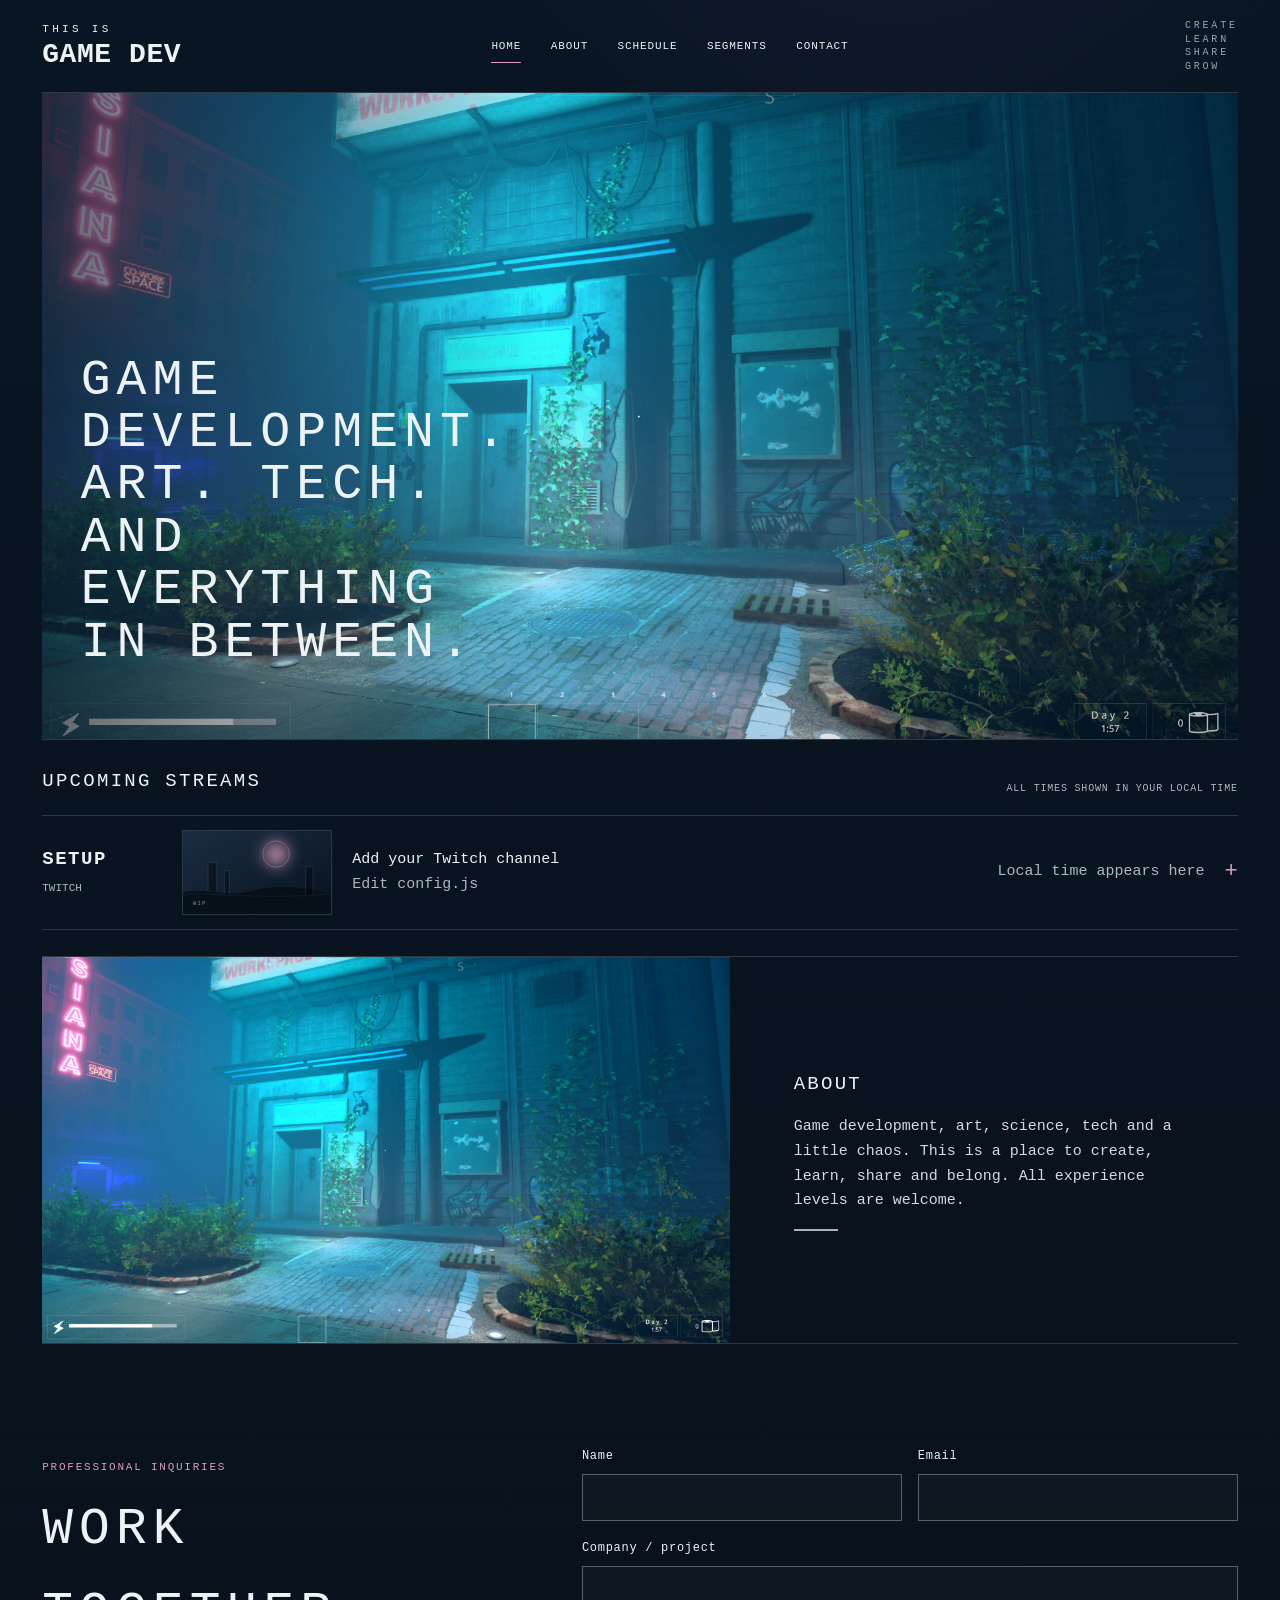
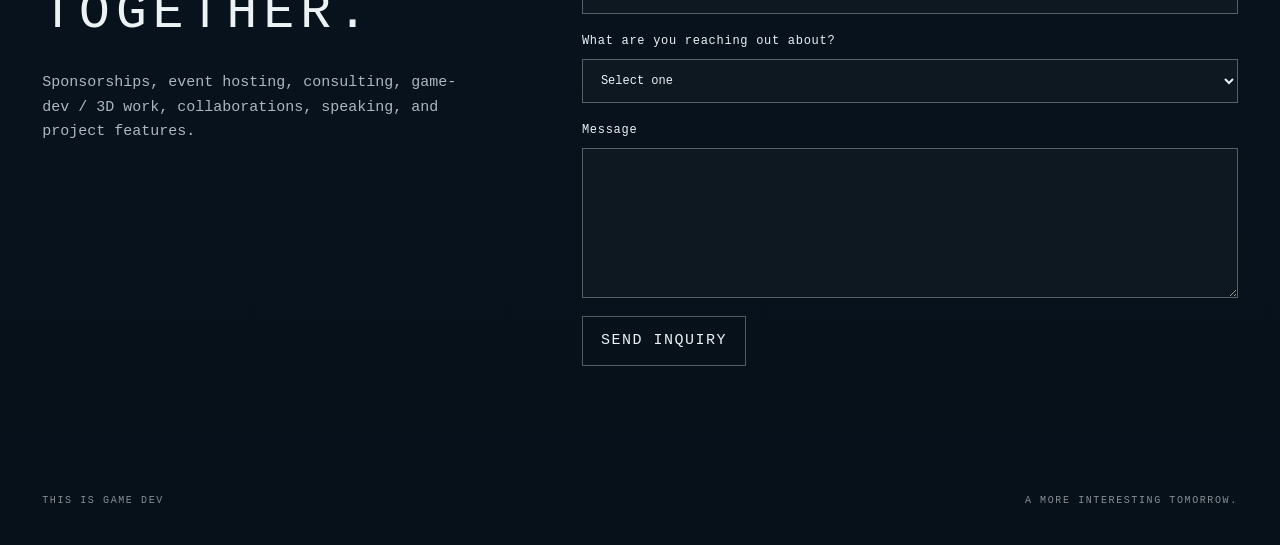
==== test/index.html @ d64b9729 "test site on" ====
<!doctype html>
<html lang="en">
<head>
  <meta charset="utf-8">
  <meta name="viewport" content="width=device-width, initial-scale=1">
  <meta name="description" content="This Is Game Dev — game development, art, tech, community, and live streams.">
  <title>This Is Game Dev</title>
  <link rel="stylesheet" href="styles.css">
</head>
<body>
  <a class="skip-link" href="#main">Skip to content</a>

  <header class="site-header">
    <a class="brand" href="/" aria-label="This Is Game Dev home">
      <span class="brand-kicker">THIS IS</span>
      <span class="brand-main">GAME DEV</span>
    </a>

    <button class="nav-toggle" aria-expanded="false" aria-controls="site-nav">
      <span class="sr-only">Open menu</span>
      <span></span><span></span>
    </button>

    <nav id="site-nav" class="site-nav" aria-label="Primary">
      <a class="active" href="#top">Home</a>
      <a href="#about">About</a>
      <a href="#schedule">Schedule</a>
      <!-- <a href="#featured">Get Featured</a> -->
      <a href="segments.html">Segments</a>
      <a href="#contact">Contact</a>
    </nav>

    <div class="mantra" aria-hidden="true">
      CREATE<br>LEARN<br>SHARE<br>GROW
    </div>
  </header>

  <main id="main">
    <section id="top" class="hero" aria-labelledby="hero-title">
      <img class="hero-art" src="bg.jpg" alt="" aria-hidden="true">
      <div class="hero-copy">
        <h1 id="hero-title">GAME DEVELOPMENT.<br>ART. TECH.<br>AND EVERYTHING<br>IN BETWEEN.</h1>
      </div>
      <!-- <p class="hero-side">BETTER ART.<br>BRIGHTER<br>WORLDS.</p> -->
    </section>

    <section id="live" class="section live-section" aria-labelledby="live-heading" hidden>
      <div class="section-heading">
        <h2 id="live-heading"><span class="status-dot" aria-hidden="true"></span> LIVE ON TWITCH</h2>
        <p>Development / art / community / cowork</p>
      </div>

      <div class="live-grid">
        <div class="player-shell" id="twitch-player" aria-live="polite"></div>
        <aside class="live-aside">
          <p>DEV<br>ART<br>TECH<br>COMMUNITY<br>ATMOSPHERE</p>
          <span class="short-rule"></span>
          <p>CREATE<br>STRANGE<br>BEAUTIFUL<br>THINGS<br>TOGETHER.</p>
        </aside>
      </div>
    </section>

    <section id="schedule" class="section schedule-section" aria-labelledby="schedule-heading">
      <div class="section-heading">
        <h2 id="schedule-heading">UPCOMING STREAMS</h2>
        <p>All times shown in your local time</p>
      </div>

      <div id="schedule-list" class="schedule-list" aria-live="polite">
        <p class="loading">Loading Twitch schedule…</p>
      </div>
    </section>

    <section id="about" class="about-section" aria-labelledby="about-heading">
      <div class="about-art">
        <img src="bg.jpg" alt="">
      </div>
      <div class="about-copy">
        <h2 id="about-heading">ABOUT</h2>
        <p>
          Game development, art, science, tech and a little chaos.
          This is a place to create, learn, share and belong.
          All experience levels are welcome.
        </p>
        <span class="short-rule"></span>
      </div>
    </section>
<!-- 
    <section id="featured" class="featured-section" aria-labelledby="featured-heading">
      <div class="featured-copy">
        <h2 id="featured-heading">GET FEATURED</h2>
        <p>
          Have a game, tool, creative product, event, or interesting project?
          Pitch something worth putting in front of a curious creative audience.
        </p>
        <p class="categories">GAMES / TOOLS / INDIE PROJECTS / CREATIVE PRODUCTS / IDEAS / EVENTS</p>
      </div>
      <img class="featured-art" src="assets/featured.svg" alt="">
    </section> -->

    <section id="contact" class="contact-section" aria-labelledby="contact-heading">
      <div>
        <p class="eyebrow">PROFESSIONAL INQUIRIES</p>
        <h2 id="contact-heading">WORK TOGETHER.</h2>
        <p>
          Sponsorships, event hosting, consulting, game-dev / 3D work,
          collaborations, speaking, and project features.
        </p>
      </div>

      <form id="contact-form" class="contact-form" action="api/contact.php" method="post" novalidate>
        <div class="form-grid">
          <label>
            Name
            <input name="name" autocomplete="name" required maxlength="80">
          </label>
          <label>
            Email
            <input type="email" name="email" autocomplete="email" required maxlength="160">
          </label>
        </div>

        <label>
          Company / project
          <input name="company" autocomplete="organization" maxlength="120">
        </label>

        <label>
          What are you reaching out about?
          <select name="topic" required>
            <option value="">Select one</option>
            <option>Sponsorship / promotion</option>
            <option>Event hosting / speaking</option>
            <option>Game dev / 3D / creative work</option>
            <option>Other professional inquiry</option>
          </select>
        </label>

        <label>
          Message
          <textarea name="message" rows="6" required maxlength="4000"></textarea>
        </label>

        <label class="hp-field" aria-hidden="true">
          Website
          <input name="website" tabindex="-1" autocomplete="off">
        </label>

        <input type="hidden" name="started_at" id="started-at">

        <div class="form-actions">
          <button type="submit">SEND INQUIRY</button>
          <p id="form-status" role="status" aria-live="polite"></p>
        </div>
      </form>
    </section>
  </main>

  <footer class="site-footer">
    <span>THIS IS GAME DEV</span>
    <span>A MORE INTERESTING TOMORROW.</span>
  </footer>

  <script src="config.js"></script>
  <script src="app.js"></script>
</body>
</html>
---- test/styles.css ----
:root {
  --bg: #091522;
  --bg-deep: #06101a;
  --panel: #0d1c29;
  --text: #edf2f5;
  --muted: #aeb7c0;
  --line: rgba(225, 233, 240, .17);
  --line-strong: rgba(225, 233, 240, .34);
  --pink: #df9cbd;
  --purple: #b56ff2;
  --danger: #ff4b55;
  --max: 1460px;
  --pad: clamp(20px, 3.3vw, 56px);
  color-scheme: dark;
}

* { box-sizing: border-box; }

html {
  scroll-behavior: smooth;
  background: var(--bg-deep);
}

body {
  margin: 0;
  color: var(--text);
  background:
    radial-gradient(circle at 70% -10%, rgba(174, 111, 242, .08), transparent 28rem),
    linear-gradient(180deg, var(--bg) 0%, #08131e 58%, #07111a 100%);
  font-family: ui-monospace, SFMono-Regular, Menlo, Monaco, Consolas, "Liberation Mono", monospace;
  font-size: 15px;
  line-height: 1.65;
}

img { display: block; width: 100%; }
button, input, textarea, select { font: inherit; }
a { color: inherit; text-decoration: none; }
a:focus-visible, button:focus-visible, input:focus-visible, textarea:focus-visible, select:focus-visible {
  outline: 2px solid var(--pink);
  outline-offset: 4px;
}

.sr-only {
  position: absolute; width: 1px; height: 1px; padding: 0; margin: -1px;
  overflow: hidden; clip: rect(0,0,0,0); white-space: nowrap; border: 0;
}

.skip-link {
  position: fixed; left: 1rem; top: -5rem; z-index: 100;
  background: white; color: black; padding: .6rem .9rem;
}
.skip-link:focus { top: 1rem; }

.site-header {
  width: min(calc(100% - 2 * var(--pad)), var(--max));
  min-height: 92px;
  margin: 0 auto;
  display: grid;
  grid-template-columns: 180px 1fr 120px;
  align-items: center;
  gap: 24px;
  position: relative;
  z-index: 20;
}

.brand { line-height: .9; width: fit-content; }
.brand-kicker { display:block; font-size: 11px; letter-spacing: .3em; margin-bottom: 7px; }
.brand-main { display:block; font-size: 28px; font-weight: 800; letter-spacing: .02em; }

.site-nav {
  display: flex;
  justify-content: center;
  gap: clamp(18px, 2.3vw, 36px);
  font-size: 11px;
  text-transform: uppercase;
  letter-spacing: .08em;
}
.site-nav a { padding: 8px 0; position: relative; }
.site-nav a::after {
  content:""; position:absolute; left:0; right:100%; bottom:0; height:1px; background:var(--pink);
  transition:right .2s ease;
}
.site-nav a:hover::after, .site-nav a.active::after { right: 0; }

.mantra {
  justify-self: end;
  font-size: 10px;
  line-height: 1.35;
  letter-spacing: .28em;
  color: rgba(240,245,248,.63);
}

.nav-toggle { display:none; }

.hero {
  width: min(calc(100% - 2 * var(--pad)), var(--max));
  min-height: min(690px, 72vh);
  margin: 0 auto;
  position: relative;
  overflow: hidden;
  border-top: 1px solid var(--line);
  border-bottom: 1px solid var(--line);
}
.hero-art {
  position: absolute; inset: 0; height: 100%; object-fit: cover;
  filter: saturate(.88) contrast(1.03);
}
.hero::after {
  content:""; position:absolute; inset:0;
  background: linear-gradient(90deg, rgba(5,13,21,.64), transparent 42%, rgba(5,13,21,.3));
}
.hero-copy {
  position: absolute; left: clamp(18px, 3vw, 42px); bottom: clamp(28px, 6vw, 70px);
  z-index: 2; max-width: 440px;
}
.hero h1 {
  margin: 0;
  font-size: clamp(28px, 3.9vw, 58px);
  line-height: 1.05;
  letter-spacing: .12em;
  font-weight: 500;
  text-transform: uppercase;
}
.hero-side {
  position:absolute; right: clamp(18px, 3vw, 46px); top: clamp(80px, 12vw, 170px);
  z-index:2; margin:0; text-align:right; letter-spacing:.18em; line-height:1.25; color:#d9dce0;
}

.section {
  width: min(calc(100% - 2 * var(--pad)), var(--max));
  margin: 0 auto;
  border-bottom: 1px solid var(--line);
  padding: 26px 0;
}
.section-heading {
  display:flex; justify-content:space-between; gap:30px; align-items:end;
  margin-bottom: 18px;
}
.section-heading h2, .about-copy h2, .featured-copy h2, .contact-section h2 {
  margin:0; font-size: 19px; font-weight:500; letter-spacing:.12em;
}
.section-heading p { margin:0; color:var(--muted); font-size:10px; letter-spacing:.08em; text-transform:uppercase; }

.status-dot {
  width:11px; height:11px; display:inline-block; border-radius:50%; background:var(--purple); margin-right:10px;
}

.live-grid {
  display:grid; grid-template-columns:minmax(0, 1fr) 210px; gap:36px; align-items:stretch;
}
.player-shell {
  min-height: 520px;
  border: 1px solid var(--line-strong);
  background: #030609;
}
.player-shell iframe { width:100%; height:100%; min-height:520px; border:0; display:block; }
.live-aside {
  border-left:1px solid var(--line);
  padding:14px 0 14px 28px;
  font-size:12px; letter-spacing:.13em; color:#d4dae0;
  display:flex; flex-direction:column; justify-content:center; gap:20px;
}
.short-rule { display:block; width:44px; height:2px; background:rgba(238,242,245,.72); }

.schedule-list { border-top:1px solid var(--line); }
.schedule-item {
  display:grid;
  grid-template-columns: 120px 150px minmax(0,1fr) minmax(170px, .55fr) auto;
  gap:20px;
  align-items:center;
  min-height:112px;
  border-bottom:1px solid var(--line);
  padding:14px 0;
}
.schedule-date { text-transform:uppercase; }
.schedule-date strong { display:block; font-size:19px; letter-spacing:.08em; }
.schedule-date span { color:var(--muted); font-size:11px; }
.schedule-thumb { aspect-ratio:16/9; object-fit:cover; border:1px solid var(--line); }
.schedule-title strong { display:block; font-size:15px; font-weight:500; }
.schedule-title span, .schedule-time { color:var(--muted); }
.schedule-time { text-align:right; white-space:nowrap; }
.schedule-link { font-size:22px; color:var(--pink); }
.loading { color:var(--muted); padding:28px 0; }

.about-section {
  width:min(calc(100% - 2 * var(--pad)), var(--max));
  margin:0 auto;
  display:grid; grid-template-columns: 1.15fr .85fr;
  border-bottom:1px solid var(--line);
}
.about-art img { height:100%; min-height:360px; object-fit:cover; }
.about-copy {
  padding: clamp(30px, 5vw, 74px);
  align-self:center;
}
.about-copy p { max-width:540px; color:#d4dae0; }

.featured-section {
  width:min(calc(100% - 2 * var(--pad)), var(--max));
  margin:0 auto;
  display:grid; grid-template-columns: 1fr .8fr;
  min-height:310px;
  border-bottom:1px solid var(--line);
  overflow:hidden;
}
.featured-copy { padding: clamp(28px, 4vw, 56px) 0; align-self:center; }
.featured-copy p { max-width:720px; }
.categories { color:var(--muted); font-size:11px; letter-spacing:.08em; text-transform:uppercase; }
.featured-art { height:100%; object-fit:cover; }

.contact-section {
  width:min(calc(100% - 2 * var(--pad)), var(--max));
  margin:0 auto;
  padding: clamp(56px, 8vw, 110px) 0;
  display:grid; grid-template-columns:.8fr 1.2fr; gap:clamp(40px, 8vw, 120px);
}
.eyebrow { color:var(--pink); font-size:11px; letter-spacing:.16em; text-transform:uppercase; }
.contact-section h2 { font-size:clamp(28px, 4vw, 54px); }
.contact-section > div > p:not(.eyebrow) { color:var(--muted); max-width:480px; }

.contact-form { display:grid; gap:18px; }
.form-grid { display:grid; grid-template-columns:1fr 1fr; gap:16px; }
.contact-form label { display:grid; gap:7px; font-size:12px; letter-spacing:.06em; }
.contact-form input, .contact-form select, .contact-form textarea {
  width:100%;
  color:var(--text);
  background:rgba(255,255,255,.025);
  border:1px solid var(--line-strong);
  padding:13px 14px;
  border-radius:0;
}
.contact-form textarea { resize:vertical; min-height:150px; }
.form-actions { display:flex; align-items:center; gap:20px; }
.contact-form button {
  border:1px solid var(--line-strong);
  color:var(--text);
  background:transparent;
  padding:12px 18px;
  cursor:pointer;
  letter-spacing:.1em;
}
.contact-form button:hover { background:rgba(255,255,255,.06); }
.hp-field { position:absolute !important; left:-9999px !important; }
#form-status { margin:0; color:var(--muted); }

.site-footer {
  width:min(calc(100% - 2 * var(--pad)), var(--max));
  margin:0 auto;
  padding:24px 0 36px;
  display:flex; justify-content:space-between; gap:30px;
  color:rgba(235,240,244,.56);
  font-size:10px; letter-spacing:.16em;
}

.segments-wrap {
  width:min(calc(100% - 2 * var(--pad)), 1180px);
  margin:0 auto;
  padding:70px 0 100px;
}
.segments-hero {
  padding: 50px 0 70px;
  border-bottom:1px solid var(--line);
}
.segments-hero h1 {
  font-size:clamp(54px, 10vw, 128px);
  line-height:.9; margin:.1em 0 .25em; font-weight:500; letter-spacing:.06em;
}
.segments-hero > p:last-child { color:var(--muted); max-width:580px; }
.segment-card {
  display:grid; grid-template-columns:90px 1fr; gap:28px;
  padding:42px 0; border-bottom:1px solid var(--line);
}
.segment-number { font-size:30px; color:var(--pink); }
.segment-card h2 { margin:0 0 12px; font-size:26px; font-weight:500; }
.segment-card h3 { margin:25px 0 8px; font-size:12px; letter-spacing:.14em; text-transform:uppercase; }
.segment-card p, .segment-card li { color:#c9d0d6; }
.segments-note { margin-top:34px; color:var(--muted); font-size:12px; }

@media (max-width: 900px) {
  .site-header {
    min-height:78px;
    grid-template-columns:1fr auto;
  }
  .mantra { display:none; }
  .nav-toggle {
    display:grid; gap:6px; width:42px; height:42px; place-content:center;
    border:1px solid var(--line); background:transparent; color:inherit; cursor:pointer;
  }
  .nav-toggle span:not(.sr-only) { width:18px; height:1px; background:currentColor; display:block; }
  .site-nav {
    position:absolute; top:72px; left:0; right:0;
    display:none; flex-direction:column; align-items:flex-start; gap:0;
    background:#08131e; border:1px solid var(--line); padding:18px;
  }
  .site-nav.open { display:flex; }
  .site-nav a { width:100%; padding:12px 6px; }
  .hero { min-height:560px; }
  .live-grid { grid-template-columns:1fr; }
  .live-aside { display:none; }
  .player-shell, .player-shell iframe { min-height: min(56vw, 460px); }
  .schedule-item {
    grid-template-columns:88px 120px 1fr auto;
  }
  .schedule-time { grid-column:3; text-align:left; }
  .schedule-link { grid-column:4; grid-row:1 / span 2; }
  .about-section, .featured-section, .contact-section { grid-template-columns:1fr; }
  .featured-art { max-height:320px; order:-1; }
}

@media (max-width: 620px) {
  :root { --pad: 16px; }
  body { font-size:14px; }
  .brand-main { font-size:23px; }
  .hero { min-height:500px; }
  .hero-copy { bottom:28px; }
  .hero-side { top:74px; font-size:11px; }
  .section-heading { align-items:flex-start; flex-direction:column; gap:4px; }
  .live-section { padding-top:22px; }
  .schedule-item {
    grid-template-columns:70px 92px 1fr;
    gap:12px;
    min-height:92px;
  }
  .schedule-link { display:none; }
  .schedule-time { grid-column:3; font-size:12px; }
  .schedule-thumb { min-width:0; }
  .about-art img { min-height:260px; }
  .about-copy { padding:32px 0; }
  .featured-copy { padding:32px 0; }
  .form-grid { grid-template-columns:1fr; }
  .contact-section { gap:34px; }
  .site-footer { flex-direction:column; gap:8px; }
  .segment-card { grid-template-columns:52px 1fr; gap:14px; }
  .segment-card h2 { font-size:21px; }
}

@media (prefers-reduced-motion: reduce) {
  *, *::before, *::after {
    scroll-behavior:auto !important;
    transition:none !important;
    animation:none !important;
  }
}
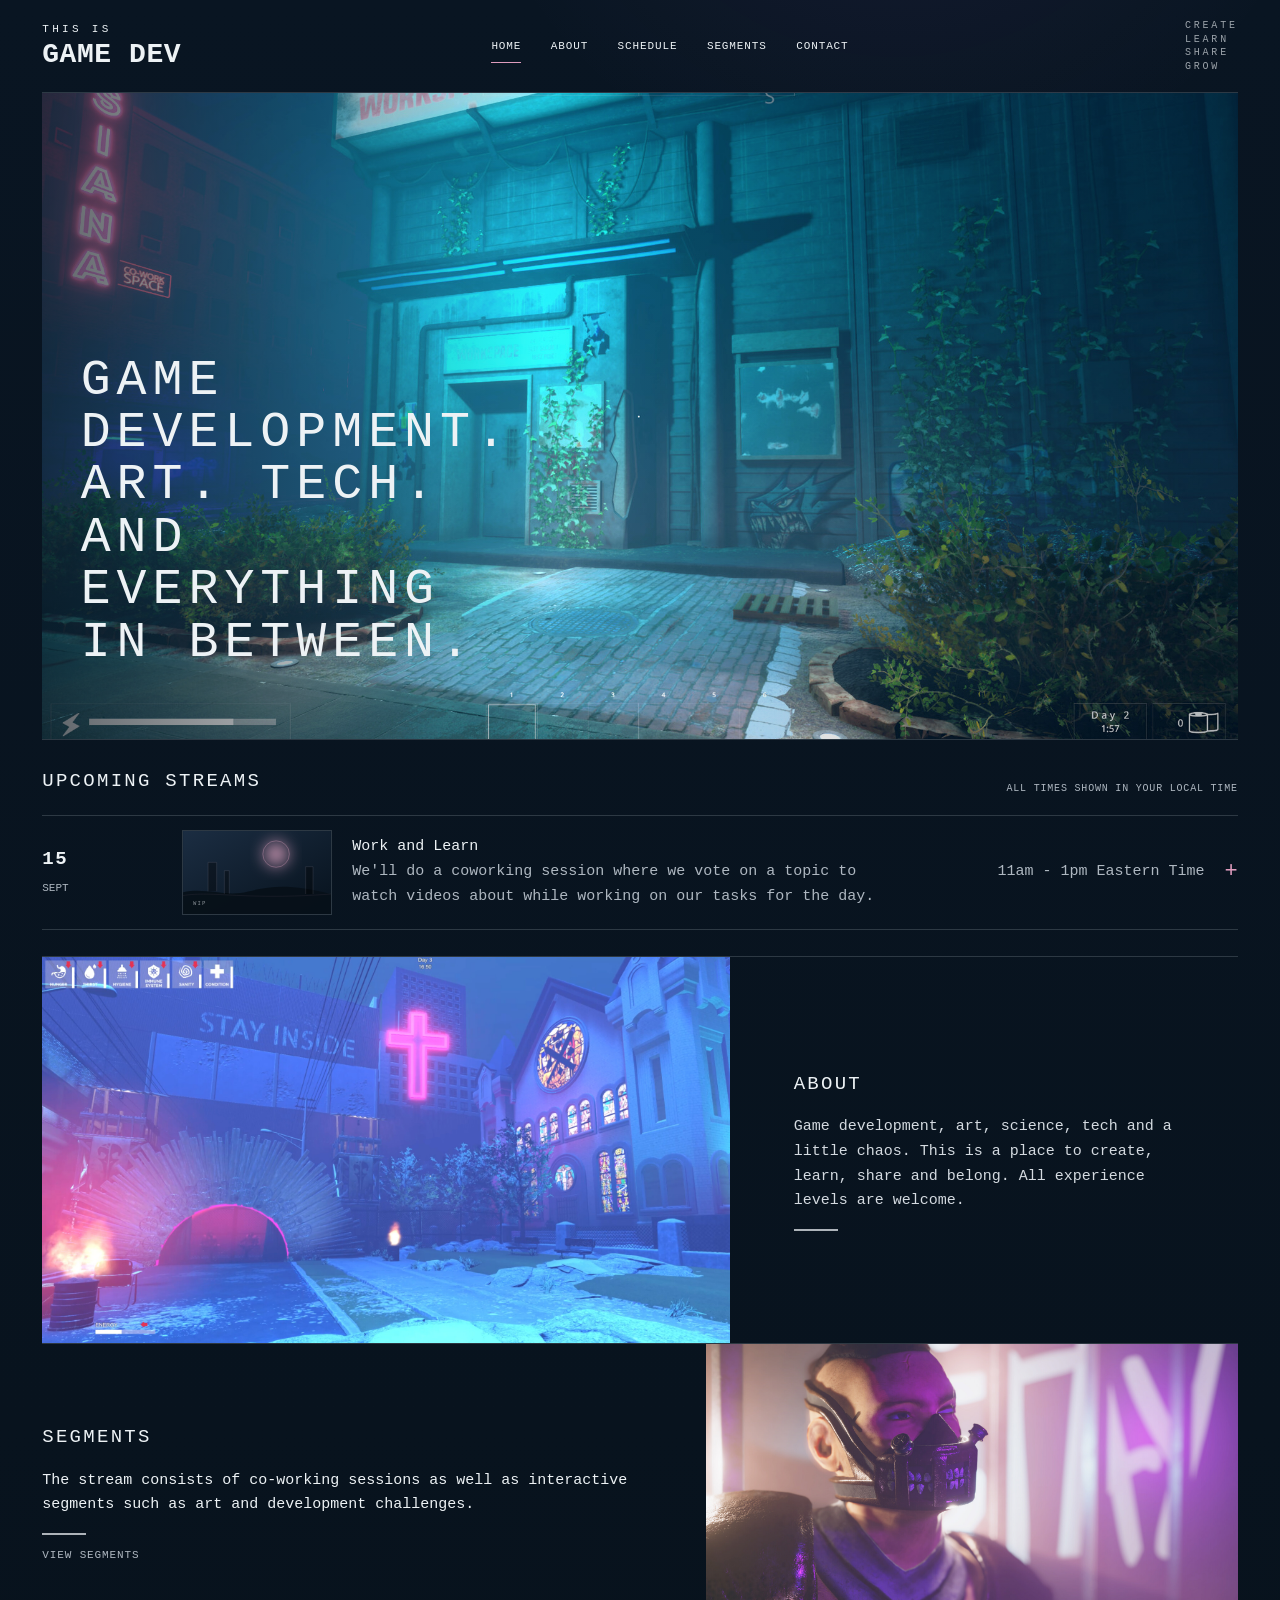
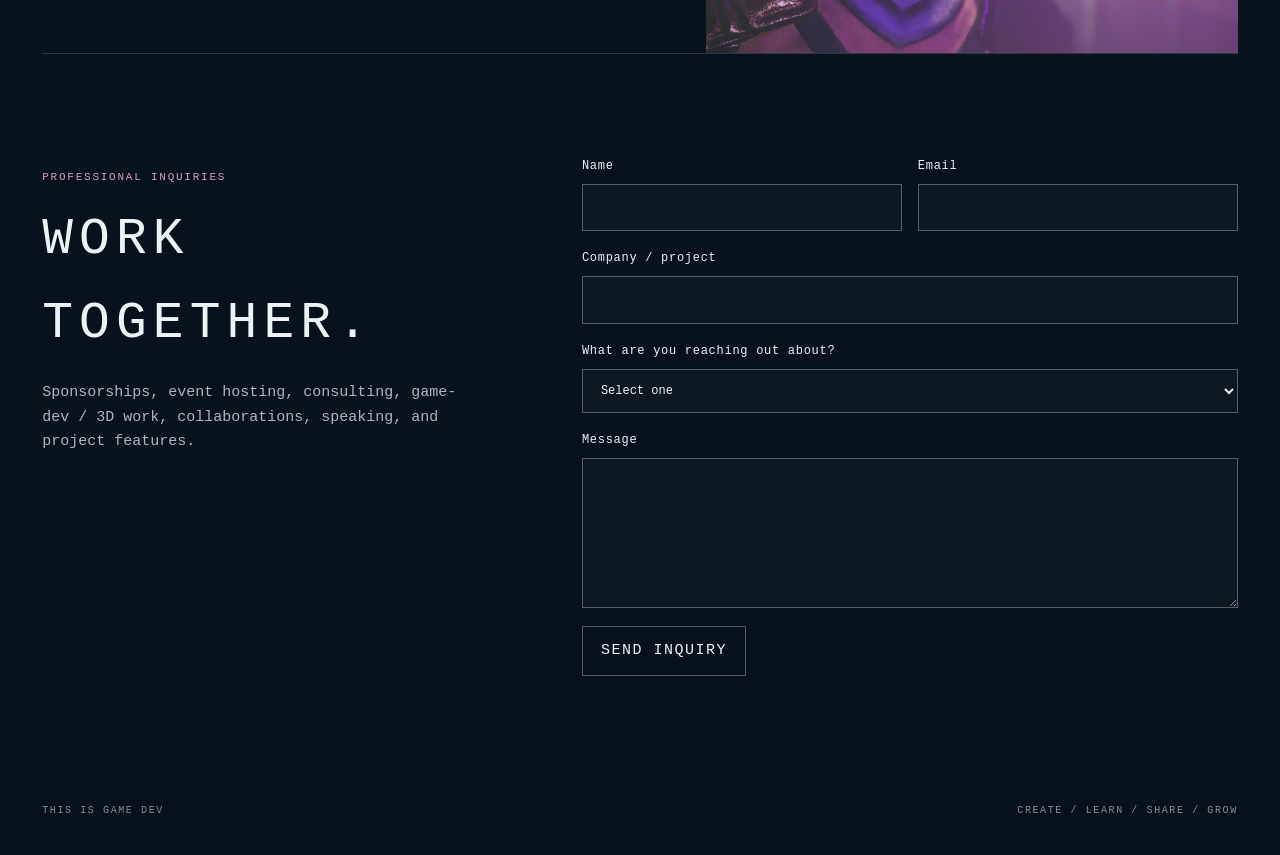
==== commit 9c306b4d: "reupload" ====
--- a/test/index.html
+++ b/test/index.html
@@ -25,7 +25,6 @@
       <a class="active" href="#top">Home</a>
       <a href="#about">About</a>
       <a href="#schedule">Schedule</a>
-      <!-- <a href="#featured">Get Featured</a> -->
       <a href="segments.html">Segments</a>
       <a href="#contact">Contact</a>
     </nav>
@@ -37,23 +36,22 @@
 
   <main id="main">
     <section id="top" class="hero" aria-labelledby="hero-title">
-      <img class="hero-art" src="bg.jpg" alt="" aria-hidden="true">
+      <img class="hero-art" src="images/strain01.jpg" alt="" aria-hidden="true">
       <div class="hero-copy">
         <h1 id="hero-title">GAME DEVELOPMENT.<br>ART. TECH.<br>AND EVERYTHING<br>IN BETWEEN.</h1>
       </div>
-      <!-- <p class="hero-side">BETTER ART.<br>BRIGHTER<br>WORLDS.</p> -->
     </section>
 
     <section id="live" class="section live-section" aria-labelledby="live-heading" hidden>
       <div class="section-heading">
         <h2 id="live-heading"><span class="status-dot" aria-hidden="true"></span> LIVE ON TWITCH</h2>
-        <p>Development / art / community / cowork</p>
+        <p>Development / art / science / tech</p>
       </div>
 
       <div class="live-grid">
         <div class="player-shell" id="twitch-player" aria-live="polite"></div>
         <aside class="live-aside">
-          <p>DEV<br>ART<br>TECH<br>COMMUNITY<br>ATMOSPHERE</p>
+          <p>DEV<br>ART<br>SCIENCE<br>TECH</p>
           <span class="short-rule"></span>
           <p>CREATE<br>STRANGE<br>BEAUTIFUL<br>THINGS<br>TOGETHER.</p>
         </aside>
@@ -73,7 +71,7 @@
 
     <section id="about" class="about-section" aria-labelledby="about-heading">
       <div class="about-art">
-        <img src="bg.jpg" alt="">
+        <img src="images/strain02.jpg" alt="">
       </div>
       <div class="about-copy">
         <h2 id="about-heading">ABOUT</h2>
@@ -85,18 +83,18 @@
         <span class="short-rule"></span>
       </div>
     </section>
-<!-- 
-    <section id="featured" class="featured-section" aria-labelledby="featured-heading">
-      <div class="featured-copy">
-        <h2 id="featured-heading">GET FEATURED</h2>
+
+    <section id="segmentPreview" class="segmentPreview-section" aria-labelledby="segmentPreview-heading">
+      <div class="segmentPreview-copy">
+        <h2 id="segmentPreview-heading">SEGMENTS</h2>
         <p>
-          Have a game, tool, creative product, event, or interesting project?
-          Pitch something worth putting in front of a curious creative audience.
+          The stream consists of co-working sessions as well as interactive segments such as art and development challenges.
         </p>
-        <p class="categories">GAMES / TOOLS / INDIE PROJECTS / CREATIVE PRODUCTS / IDEAS / EVENTS</p>
+        <span class="short-rule"></span>
+        <p class="categories"><a href="segments.html">VIEW SEGMENTS</a></p>
       </div>
-      <img class="featured-art" src="assets/featured.svg" alt="">
-    </section> -->
+      <img class="segmentPreview-art" src="images/strain03.jpg" alt="">
+    </section>
 
     <section id="contact" class="contact-section" aria-labelledby="contact-heading">
       <div>
@@ -108,7 +106,7 @@
         </p>
       </div>
 
-      <form id="contact-form" class="contact-form" action="api/contact.php" method="post" novalidate>
+      <form id="contact-form" class="contact-form" action="#contact" method="post" novalidate>
         <div class="form-grid">
           <label>
             Name
@@ -132,6 +130,8 @@
             <option>Sponsorship / promotion</option>
             <option>Event hosting / speaking</option>
             <option>Game dev / 3D / creative work</option>
+            <option>Consulting</option>
+            <option>Get segmentPreview</option>
             <option>Other professional inquiry</option>
           </select>
         </label>
@@ -158,7 +158,7 @@
 
   <footer class="site-footer">
     <span>THIS IS GAME DEV</span>
-    <span>A MORE INTERESTING TOMORROW.</span>
+    <span>CREATE / LEARN / SHARE / GROW</span>
   </footer>
 
   <script src="config.js"></script>
--- a/test/styles.css
+++ b/test/styles.css
@@ -136,7 +136,7 @@
   display:flex; justify-content:space-between; gap:30px; align-items:end;
   margin-bottom: 18px;
 }
-.section-heading h2, .about-copy h2, .featured-copy h2, .contact-section h2 {
+.section-heading h2, .about-copy h2, .segmentPreview-copy h2, .contact-section h2 {
   margin:0; font-size: 19px; font-weight:500; letter-spacing:.12em;
 }
 .section-heading p { margin:0; color:var(--muted); font-size:10px; letter-spacing:.08em; text-transform:uppercase; }
@@ -195,7 +195,7 @@
 }
 .about-copy p { max-width:540px; color:#d4dae0; }
 
-.featured-section {
+.segmentPreview-section {
   width:min(calc(100% - 2 * var(--pad)), var(--max));
   margin:0 auto;
   display:grid; grid-template-columns: 1fr .8fr;
@@ -203,10 +203,10 @@
   border-bottom:1px solid var(--line);
   overflow:hidden;
 }
-.featured-copy { padding: clamp(28px, 4vw, 56px) 0; align-self:center; }
-.featured-copy p { max-width:720px; }
+.segmentPreview-copy { padding: clamp(28px, 4vw, 56px) 0; align-self:center; }
+.segmentPreview-copy p { max-width:720px; }
 .categories { color:var(--muted); font-size:11px; letter-spacing:.08em; text-transform:uppercase; }
-.featured-art { height:100%; object-fit:cover; }
+.segmentPreview-art { height:100%; object-fit:cover; }
 
 .contact-section {
   width:min(calc(100% - 2 * var(--pad)), var(--max));
@@ -303,8 +303,8 @@
   }
   .schedule-time { grid-column:3; text-align:left; }
   .schedule-link { grid-column:4; grid-row:1 / span 2; }
-  .about-section, .featured-section, .contact-section { grid-template-columns:1fr; }
-  .featured-art { max-height:320px; order:-1; }
+  .about-section, .segmentPreview-section, .contact-section { grid-template-columns:1fr; }
+  .segmentPreview-art { max-height:320px; order:-1; }
 }
 
 @media (max-width: 620px) {
@@ -326,7 +326,7 @@
   .schedule-thumb { min-width:0; }
   .about-art img { min-height:260px; }
   .about-copy { padding:32px 0; }
-  .featured-copy { padding:32px 0; }
+  .segmentPreview-copy { padding:32px 0; }
   .form-grid { grid-template-columns:1fr; }
   .contact-section { gap:34px; }
   .site-footer { flex-direction:column; gap:8px; }
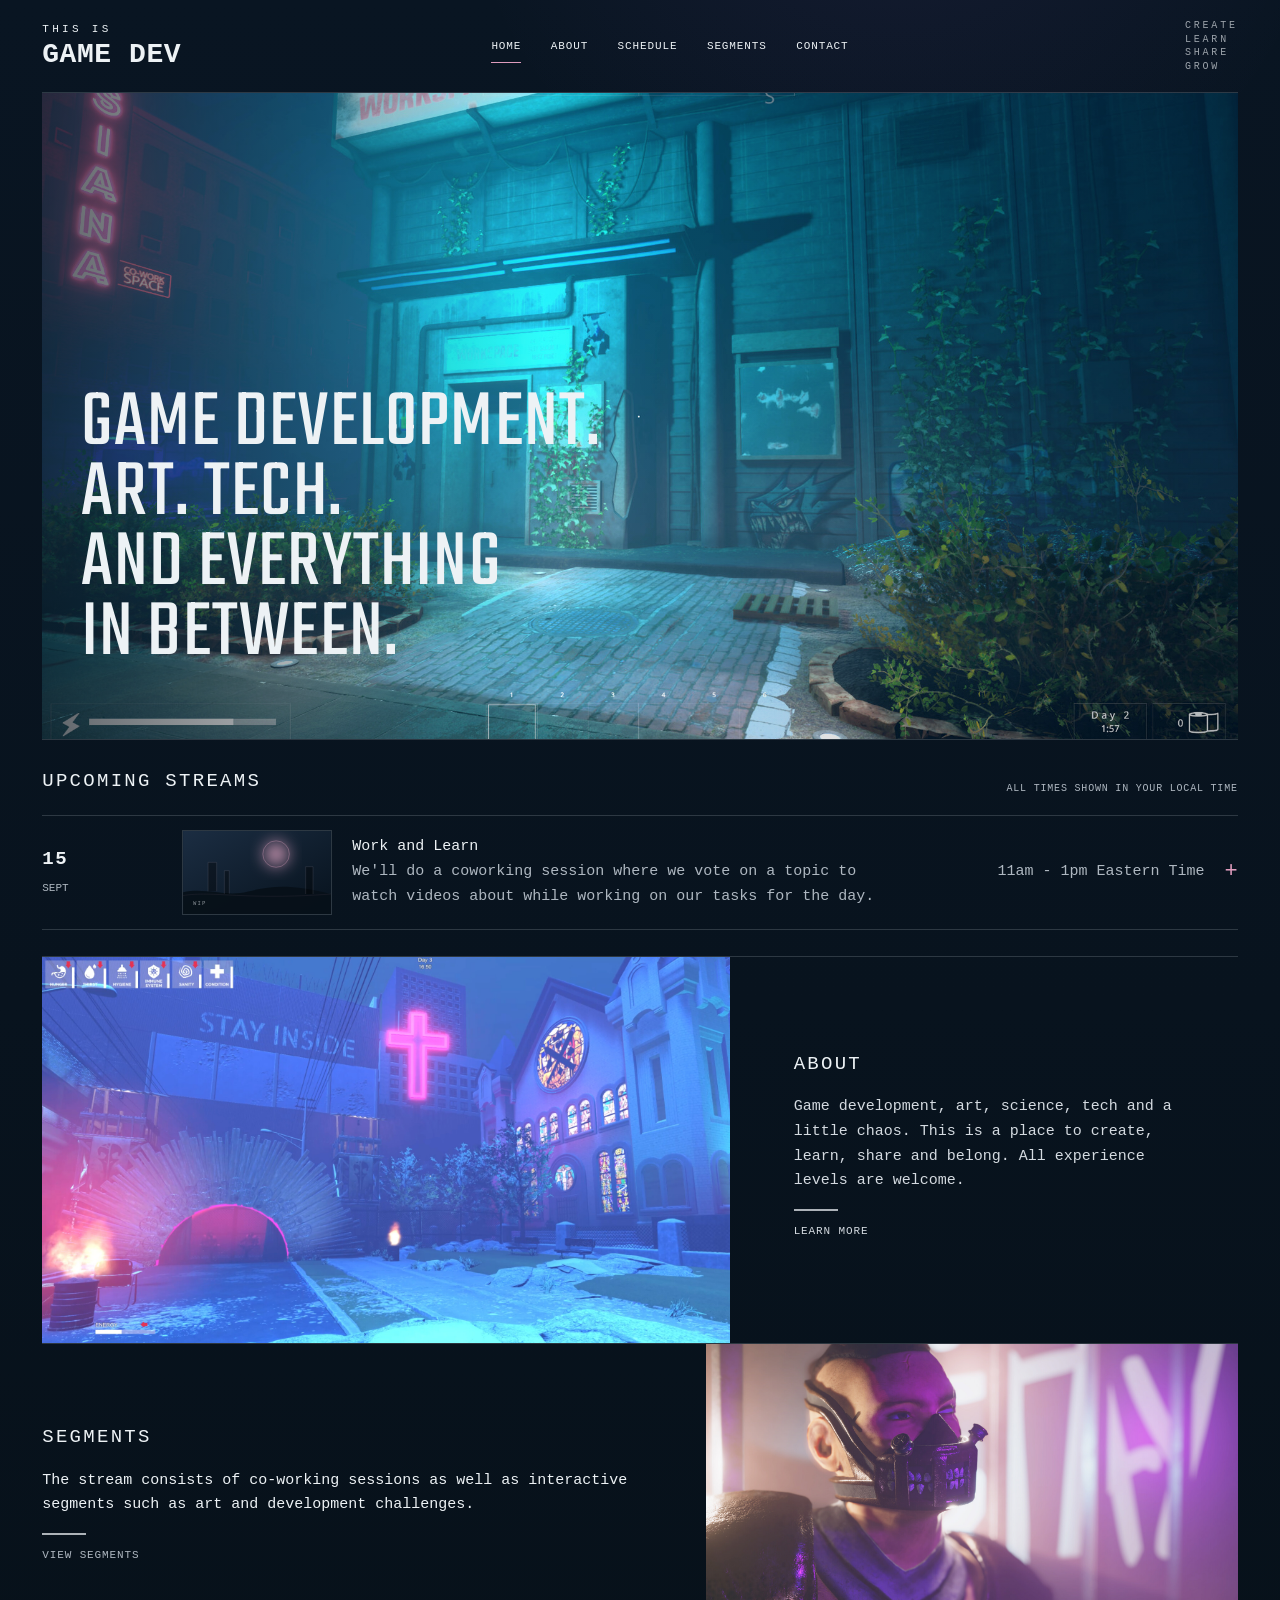
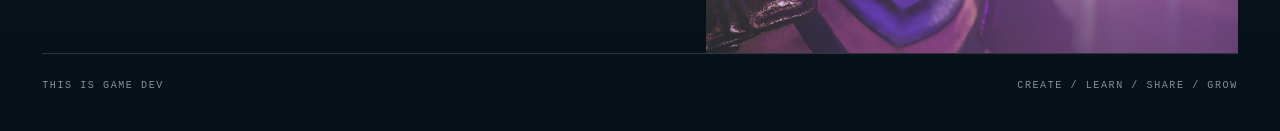
==== commit e9f8e92a: "separate pages" ====
--- a/test/index.html
+++ b/test/index.html
@@ -6,6 +6,20 @@
   <meta name="description" content="This Is Game Dev — game development, art, tech, community, and live streams.">
   <title>This Is Game Dev</title>
   <link rel="stylesheet" href="styles.css">
+
+  <link rel="preconnect" href="https://fonts.googleapis.com">
+  <link rel="preconnect" href="https://fonts.gstatic.com" crossorigin>
+  <link href="https://fonts.googleapis.com/css2?family=Bebas+Neue&display=swap" rel="stylesheet">
+
+  <link rel="preconnect" href="https://fonts.googleapis.com">
+<link rel="preconnect" href="https://fonts.gstatic.com" crossorigin>
+<link href="https://fonts.googleapis.com/css2?family=Anton&display=swap" rel="stylesheet">
+
+<link rel="preconnect" href="https://fonts.googleapis.com">
+<link rel="preconnect" href="https://fonts.gstatic.com" crossorigin>
+<link href="https://fonts.googleapis.com/css2?family=Teko:wght@300..700&display=swap" rel="stylesheet">
+
+
 </head>
 <body>
   <a class="skip-link" href="#main">Skip to content</a>
@@ -22,11 +36,11 @@
     </button>
 
     <nav id="site-nav" class="site-nav" aria-label="Primary">
-      <a class="active" href="#top">Home</a>
-      <a href="#about">About</a>
-      <a href="#schedule">Schedule</a>
+      <a class="active" href="index.html">Home</a>
+      <a href="about.html">About</a>
+      <a href="schedule.html">Schedule</a>
       <a href="segments.html">Segments</a>
-      <a href="#contact">Contact</a>
+      <a href="contact.html">Contact</a>
     </nav>
 
     <div class="mantra" aria-hidden="true">
@@ -39,6 +53,7 @@
       <img class="hero-art" src="images/strain01.jpg" alt="" aria-hidden="true">
       <div class="hero-copy">
         <h1 id="hero-title">GAME DEVELOPMENT.<br>ART. TECH.<br>AND EVERYTHING<br>IN BETWEEN.</h1>
+        <!-- <h1 id="hero-title">GAME DEVELOPMENT. ART. TECH.<br>AND EVERYTHING IN BETWEEN.</h1> -->
       </div>
     </section>
 
@@ -65,7 +80,7 @@
       </div>
 
       <div id="schedule-list" class="schedule-list" aria-live="polite">
-        <p class="loading">Loading Twitch schedule…</p>
+        <p class="loading">Loading Twitch schedule...</p>
       </div>
     </section>
 
@@ -81,6 +96,7 @@
           All experience levels are welcome.
         </p>
         <span class="short-rule"></span>
+        <p class="categories"><a href="about.html">LEARN MORE</a></p>
       </div>
     </section>
 
@@ -96,64 +112,6 @@
       <img class="segmentPreview-art" src="images/strain03.jpg" alt="">
     </section>
 
-    <section id="contact" class="contact-section" aria-labelledby="contact-heading">
-      <div>
-        <p class="eyebrow">PROFESSIONAL INQUIRIES</p>
-        <h2 id="contact-heading">WORK TOGETHER.</h2>
-        <p>
-          Sponsorships, event hosting, consulting, game-dev / 3D work,
-          collaborations, speaking, and project features.
-        </p>
-      </div>
-
-      <form id="contact-form" class="contact-form" action="#contact" method="post" novalidate>
-        <div class="form-grid">
-          <label>
-            Name
-            <input name="name" autocomplete="name" required maxlength="80">
-          </label>
-          <label>
-            Email
-            <input type="email" name="email" autocomplete="email" required maxlength="160">
-          </label>
-        </div>
-
-        <label>
-          Company / project
-          <input name="company" autocomplete="organization" maxlength="120">
-        </label>
-
-        <label>
-          What are you reaching out about?
-          <select name="topic" required>
-            <option value="">Select one</option>
-            <option>Sponsorship / promotion</option>
-            <option>Event hosting / speaking</option>
-            <option>Game dev / 3D / creative work</option>
-            <option>Consulting</option>
-            <option>Get segmentPreview</option>
-            <option>Other professional inquiry</option>
-          </select>
-        </label>
-
-        <label>
-          Message
-          <textarea name="message" rows="6" required maxlength="4000"></textarea>
-        </label>
-
-        <label class="hp-field" aria-hidden="true">
-          Website
-          <input name="website" tabindex="-1" autocomplete="off">
-        </label>
-
-        <input type="hidden" name="started_at" id="started-at">
-
-        <div class="form-actions">
-          <button type="submit">SEND INQUIRY</button>
-          <p id="form-status" role="status" aria-live="polite"></p>
-        </div>
-      </form>
-    </section>
   </main>
 
   <footer class="site-footer">
--- a/test/styles.css
+++ b/test/styles.css
@@ -111,16 +111,51 @@
 }
 .hero-copy {
   position: absolute; left: clamp(18px, 3vw, 42px); bottom: clamp(28px, 6vw, 70px);
-  z-index: 2; max-width: 440px;
+  z-index: 2; max-width: 940px;
 }
 .hero h1 {
-  margin: 0;
-  font-size: clamp(28px, 3.9vw, 58px);
+  margin: 0; 
+  /* font-size: clamp(28px, 3.9vw, 58px);
   line-height: 1.05;
-  letter-spacing: .12em;
+  letter-spacing: .12em; */
   font-weight: 500;
-  text-transform: uppercase;
-}
+  text-transform: uppercase; 
+
+  font-family: "Teko", sans-serif;
+  font-optical-sizing: auto;
+  font-weight: 400;
+  font-style: normal;
+
+  font-size: 5.5em;
+  line-height: .85;
+  letter-spacing: .015em;
+
+
+/* 
+  font-family: "Anton", sans-serif;
+  font-weight: 400;
+  font-style: normal;
+
+  font-size: 4.5em;
+  line-height: 1.11;
+  letter-spacing: .025em; */
+
+
+  /* font-family: "Bebas Neue", sans-serif;
+  font-weight: 400;
+  font-style: normal; */
+  /* font-size: 4.5em;
+  line-height: 1.14;
+  letter-spacing: .3em; */
+  /* font-size: 5.5em;
+  line-height: .98;
+  letter-spacing: .025em; */
+  
+}
+
+
+
+
 .hero-side {
   position:absolute; right: clamp(18px, 3vw, 46px); top: clamp(80px, 12vw, 170px);
   z-index:2; margin:0; text-align:right; letter-spacing:.18em; line-height:1.25; color:#d9dce0;
